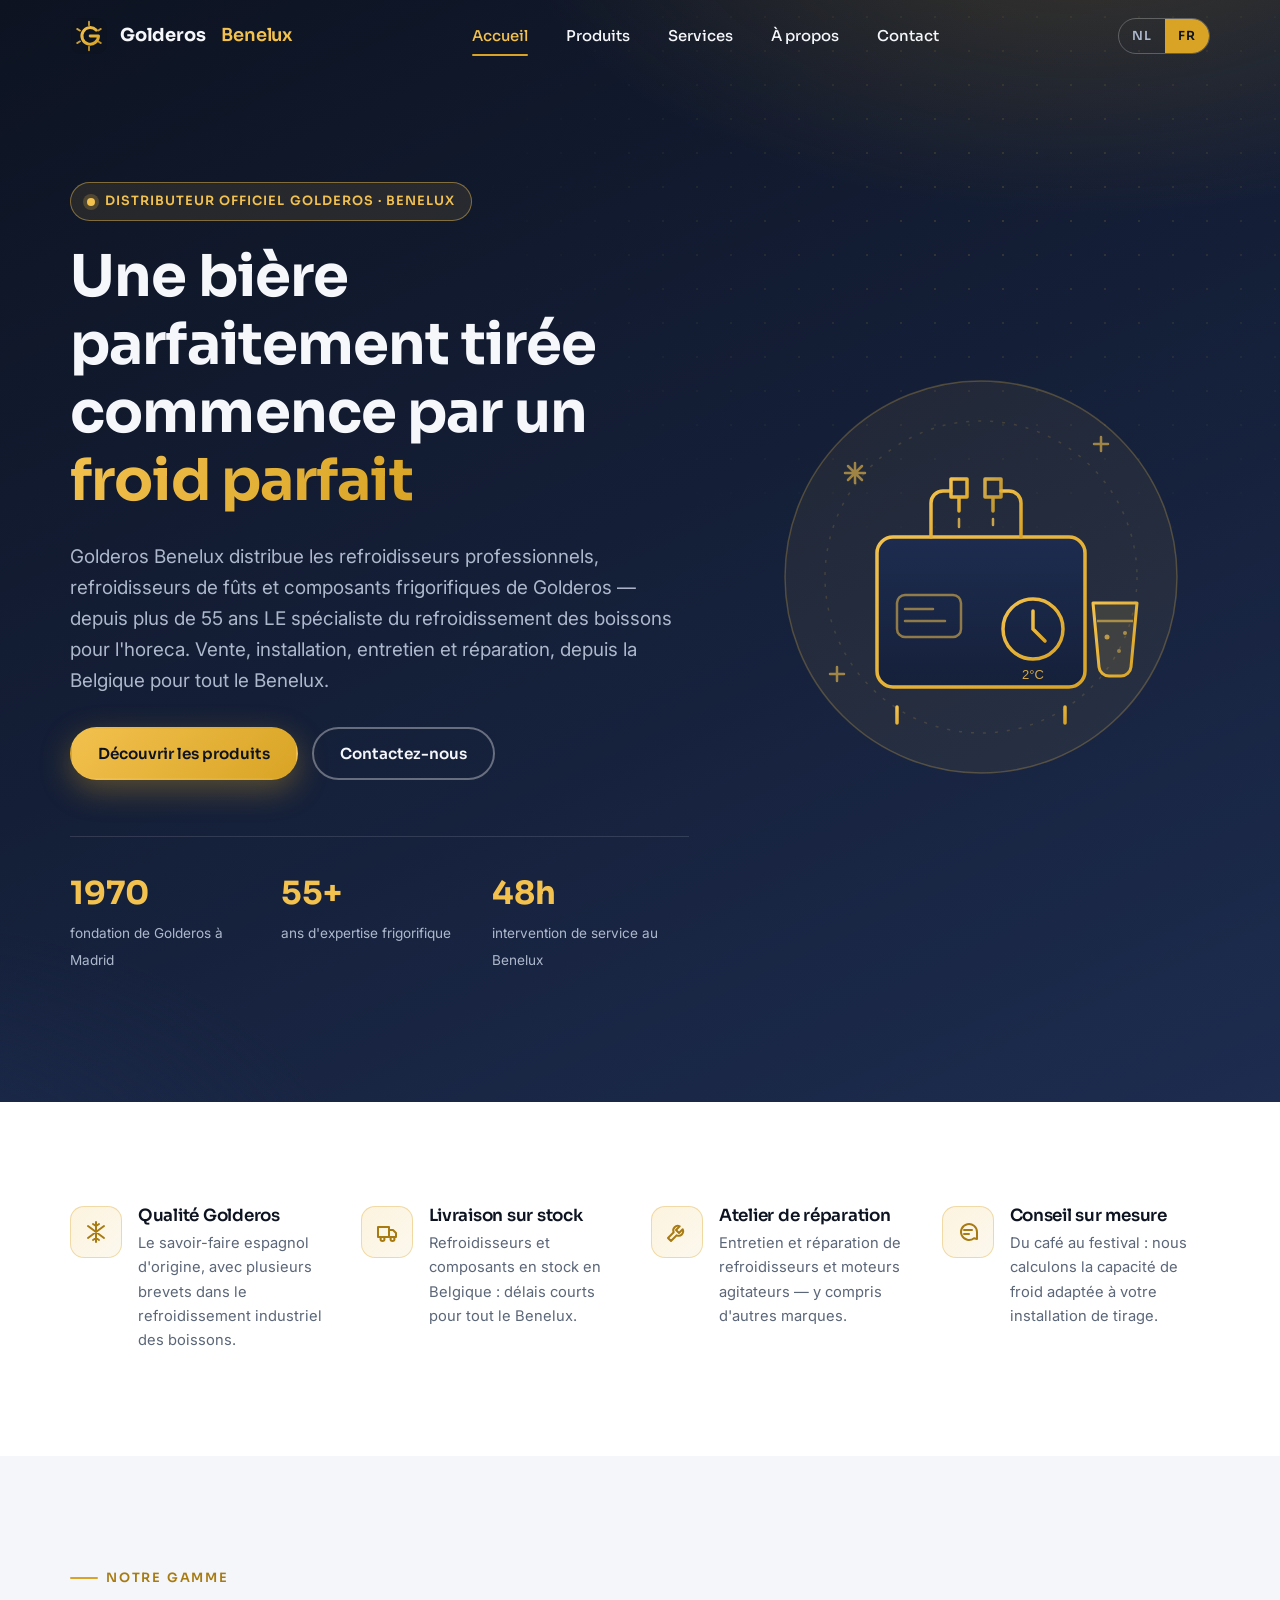
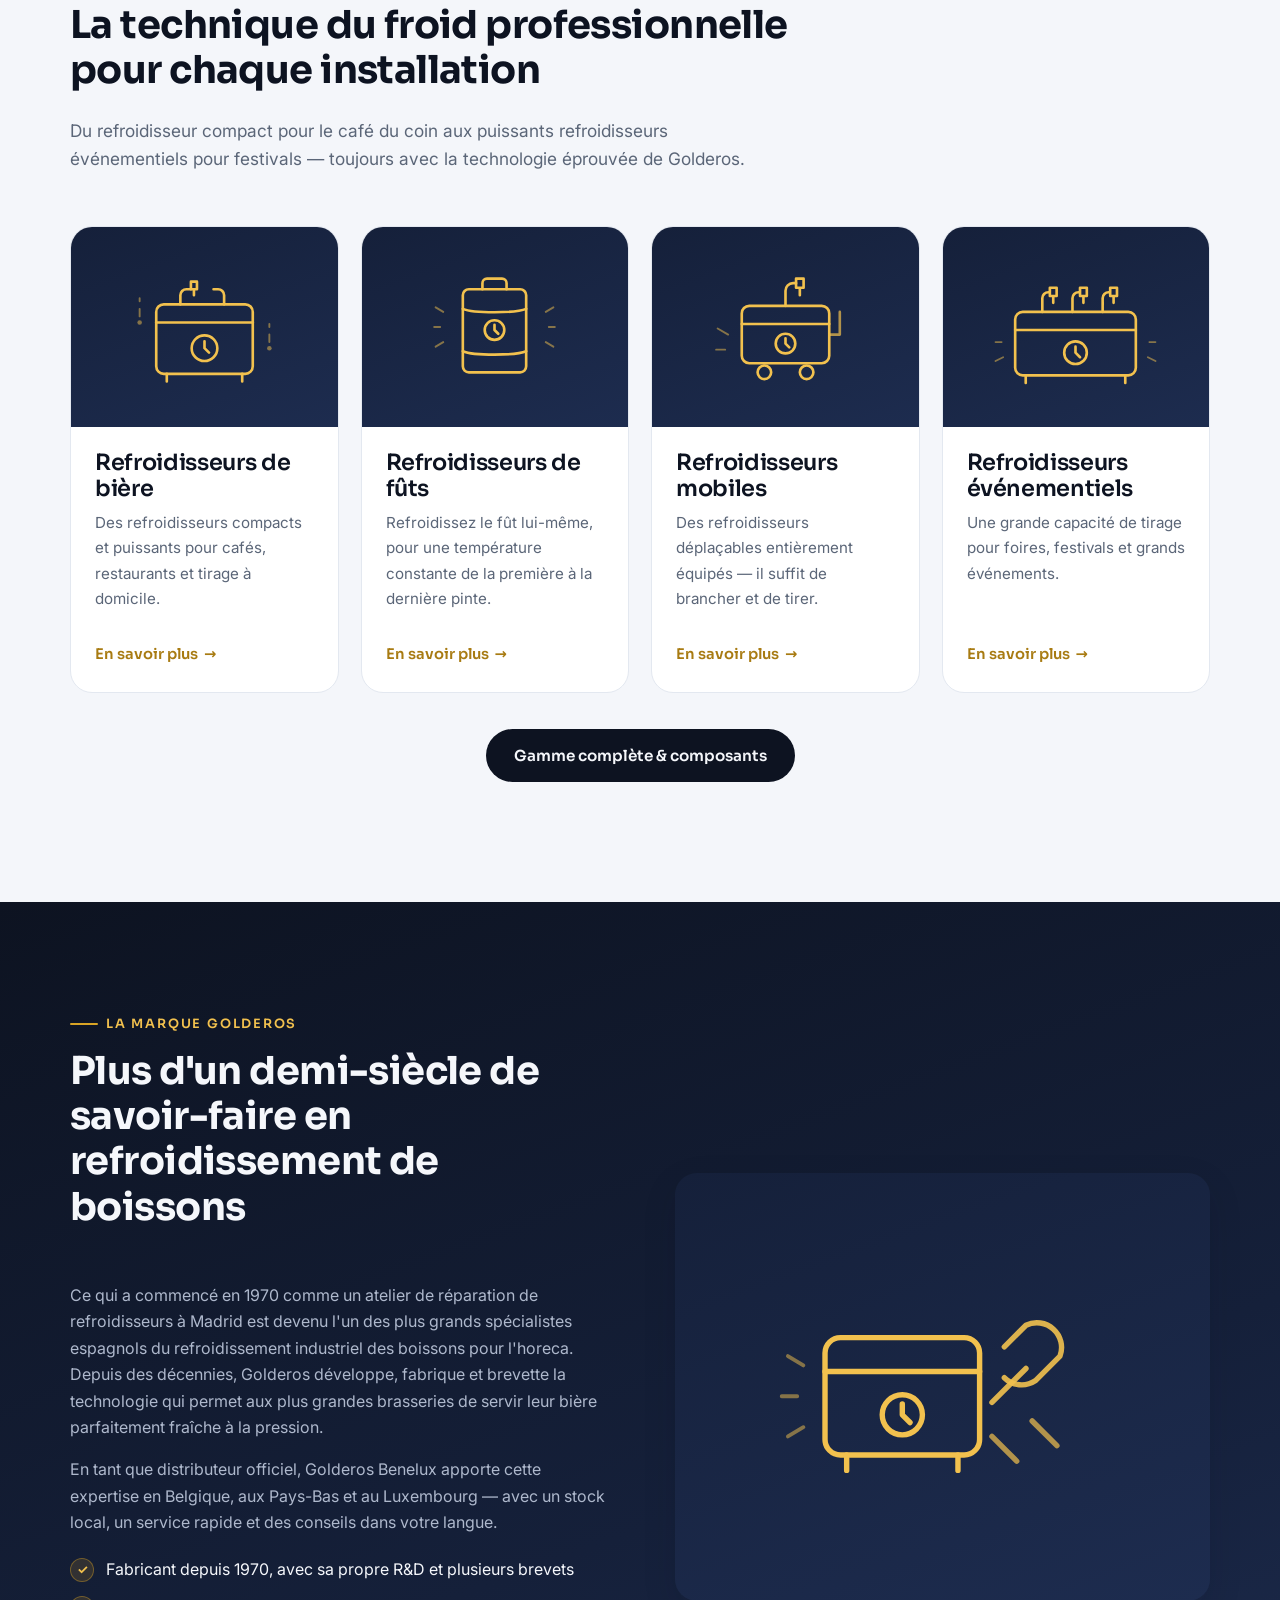
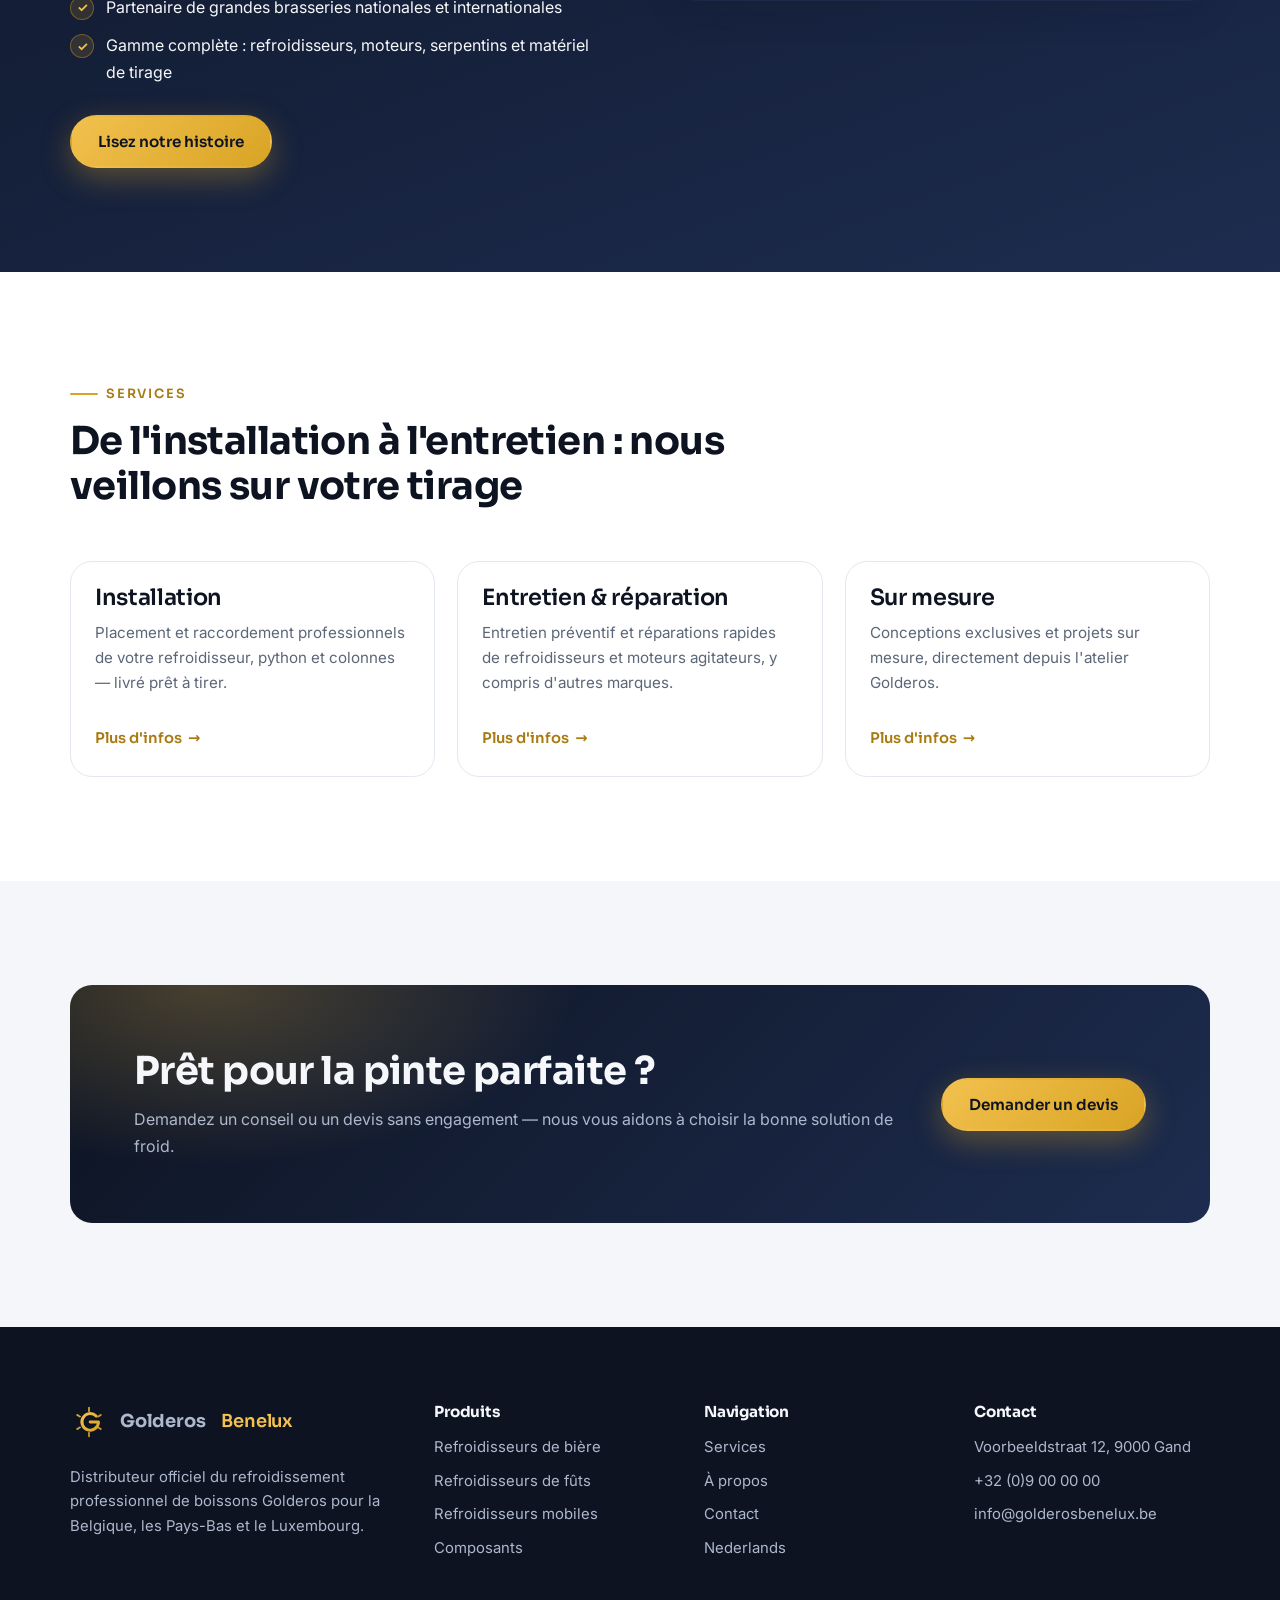
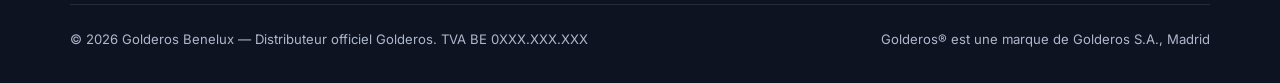
==== fr/index.html @ f65aa763 "Bouw tweetalige (NL/FR) website voor Golderos Benelux Statische marketingsite voor de Belgische Gold" ====
<!DOCTYPE html>
<html lang="fr">
<head>
  <meta charset="UTF-8">
  <meta name="viewport" content="width=device-width, initial-scale=1">
  <title>Golderos Benelux — Refroidissement professionnel de bière pression &amp; technique du froid pour l'horeca</title>
  <meta name="description" content="Golderos Benelux est le distributeur officiel des refroidisseurs de bière, refroidisseurs de fûts, moteurs agitateurs et composants Golderos en Belgique, aux Pays-Bas et au Luxembourg. Vente, installation, entretien et réparation.">
  <meta property="og:title" content="Golderos Benelux — Refroidissement professionnel de bière pression pour l'horeca">
  <meta property="og:description" content="Distributeur officiel Golderos pour le Benelux : refroidisseurs, composants et service.">
  <meta property="og:type" content="website">
  <meta property="og:locale" content="fr_BE">
  <!-- TODO : remplacer le domaine dès que le nom de domaine définitif est connu -->
  <link rel="alternate" hreflang="nl-BE" href="https://www.golderosbenelux.be/nl/index.html">
  <link rel="alternate" hreflang="fr-BE" href="https://www.golderosbenelux.be/fr/index.html">
  <link rel="alternate" hreflang="x-default" href="https://www.golderosbenelux.be/nl/index.html">
  <link rel="icon" type="image/svg+xml" href="../assets/img/logo.svg">
  <link rel="preconnect" href="https://fonts.googleapis.com">
  <link rel="preconnect" href="https://fonts.gstatic.com" crossorigin>
  <link href="https://fonts.googleapis.com/css2?family=Inter:wght@400;500;600&family=Sora:wght@500;600;700&display=swap" rel="stylesheet">
  <link rel="stylesheet" href="../assets/css/style.css">
</head>
<body>
  <a class="skip-link" href="#main">Aller au contenu</a>

  <header class="site-header">
    <div class="container header-inner">
      <a class="brand" href="index.html">
        <img class="brand-mark" src="../assets/img/logo.svg" alt="" width="38" height="38">
        Golderos&nbsp;<span class="brand-sub">Benelux</span>
      </a>
      <nav class="site-nav" id="site-nav" aria-label="Navigation principale">
        <a href="index.html" aria-current="page">Accueil</a>
        <a href="produits.html">Produits</a>
        <a href="services.html">Services</a>
        <a href="a-propos.html">À propos</a>
        <a href="contact.html">Contact</a>
      </nav>
      <div class="header-actions">
        <div class="lang-switch" aria-label="Choix de la langue">
          <a href="../nl/index.html" lang="nl" hreflang="nl">NL</a>
          <a href="index.html" class="is-active" aria-current="true" lang="fr">FR</a>
        </div>
        <button class="nav-toggle" aria-expanded="false" aria-controls="site-nav" aria-label="Ouvrir ou fermer le menu">
          <span></span><span></span><span></span>
        </button>
      </div>
    </div>
  </header>

  <main id="main">

    <!-- Hero -->
    <section class="hero">
      <div class="container hero-inner">
        <div>
          <span class="hero-badge">Distributeur officiel Golderos · Benelux</span>
          <h1>Une bière parfaitement tirée commence par un <span class="accent">froid parfait</span></h1>
          <p class="lede">Golderos Benelux distribue les refroidisseurs professionnels, refroidisseurs de fûts et composants frigorifiques de Golderos — depuis plus de 55 ans LE spécialiste du refroidissement des boissons pour l'horeca. Vente, installation, entretien et réparation, depuis la Belgique pour tout le Benelux.</p>
          <div class="hero-actions">
            <a class="btn btn--gold" href="produits.html">Découvrir les produits</a>
            <a class="btn btn--ghost" href="contact.html">Contactez-nous</a>
          </div>
          <div class="hero-stats">
            <div><strong>1970</strong><span>fondation de Golderos à Madrid</span></div>
            <div><strong>55+</strong><span>ans d'expertise frigorifique</span></div>
            <div><strong>48h</strong><span>intervention de service au Benelux</span></div>
          </div>
        </div>
        <div class="hero-visual">
          <img src="../assets/img/hero-cooler.svg" alt="" width="420" height="420">
        </div>
      </div>
    </section>

    <!-- Atouts -->
    <section class="section">
      <div class="container">
        <div class="grid grid--4">
          <div class="usp reveal">
            <span class="usp-icon" aria-hidden="true">
              <svg width="24" height="24" viewBox="0 0 24 24" fill="none" stroke="currentColor" stroke-width="2" stroke-linecap="round"><path d="M12 2v20M4 6l16 12M20 6L4 18M12 6l-3-2M12 6l3-2M12 18l-3 2M12 18l3 2"/></svg>
            </span>
            <div>
              <h3>Qualité Golderos</h3>
              <p>Le savoir-faire espagnol d'origine, avec plusieurs brevets dans le refroidissement industriel des boissons.</p>
            </div>
          </div>
          <div class="usp reveal">
            <span class="usp-icon" aria-hidden="true">
              <svg width="24" height="24" viewBox="0 0 24 24" fill="none" stroke="currentColor" stroke-width="2" stroke-linecap="round" stroke-linejoin="round"><path d="M3 7h11v10H3zM14 10h4l3 3v4h-7zM7.5 17a2 2 0 1 0 0 4 2 2 0 0 0 0-4zM17.5 17a2 2 0 1 0 0 4 2 2 0 0 0 0-4z"/></svg>
            </span>
            <div>
              <h3>Livraison sur stock</h3>
              <p>Refroidisseurs et composants en stock en Belgique : délais courts pour tout le Benelux.</p>
            </div>
          </div>
          <div class="usp reveal">
            <span class="usp-icon" aria-hidden="true">
              <svg width="24" height="24" viewBox="0 0 24 24" fill="none" stroke="currentColor" stroke-width="2" stroke-linecap="round" stroke-linejoin="round"><path d="M14.7 6.3a4.5 4.5 0 0 0-6 6L3 18l3 3 5.7-5.7a4.5 4.5 0 0 0 6-6L14 13l-3-3z"/></svg>
            </span>
            <div>
              <h3>Atelier de réparation</h3>
              <p>Entretien et réparation de refroidisseurs et moteurs agitateurs — y compris d'autres marques.</p>
            </div>
          </div>
          <div class="usp reveal">
            <span class="usp-icon" aria-hidden="true">
              <svg width="24" height="24" viewBox="0 0 24 24" fill="none" stroke="currentColor" stroke-width="2" stroke-linecap="round" stroke-linejoin="round"><path d="M21 12a8 8 0 1 0-3 6.2L21 19z"/><path d="M8 10h8M8 14h5"/></svg>
            </span>
            <div>
              <h3>Conseil sur mesure</h3>
              <p>Du café au festival : nous calculons la capacité de froid adaptée à votre installation de tirage.</p>
            </div>
          </div>
        </div>
      </div>
    </section>

    <!-- Catégories de produits -->
    <section class="section section--mist">
      <div class="container">
        <div class="section-head reveal">
          <span class="kicker">Notre gamme</span>
          <h2>La technique du froid professionnelle pour chaque installation</h2>
          <p class="lede">Du refroidisseur compact pour le café du coin aux puissants refroidisseurs événementiels pour festivals — toujours avec la technologie éprouvée de Golderos.</p>
        </div>
        <div class="grid grid--4">
          <article class="card reveal">
            <div class="card-media">
              <img src="../assets/img/products/beer-cooler.jpg" data-placeholder="../assets/img/products/placeholder-beer-cooler.svg" onerror="this.onerror=null;this.src=this.dataset.placeholder;this.classList.add('is-placeholder')" alt="Refroidisseur de bière Golderos" loading="lazy" width="800" height="600">
            </div>
            <div class="card-body">
              <h3>Refroidisseurs de bière</h3>
              <p>Des refroidisseurs compacts et puissants pour cafés, restaurants et tirage à domicile.</p>
              <a class="card-link" href="produits.html#refroidisseurs-biere">En savoir plus</a>
            </div>
          </article>
          <article class="card reveal">
            <div class="card-media">
              <img src="../assets/img/products/keg-cooler.jpg" data-placeholder="../assets/img/products/placeholder-keg-cooler.svg" onerror="this.onerror=null;this.src=this.dataset.placeholder;this.classList.add('is-placeholder')" alt="Refroidisseur de fûts Golderos" loading="lazy" width="800" height="600">
            </div>
            <div class="card-body">
              <h3>Refroidisseurs de fûts</h3>
              <p>Refroidissez le fût lui-même, pour une température constante de la première à la dernière pinte.</p>
              <a class="card-link" href="produits.html#refroidisseurs-futs">En savoir plus</a>
            </div>
          </article>
          <article class="card reveal">
            <div class="card-media">
              <img src="../assets/img/products/mobile-cooler.jpg" data-placeholder="../assets/img/products/placeholder-mobile-cooler.svg" onerror="this.onerror=null;this.src=this.dataset.placeholder;this.classList.add('is-placeholder')" alt="Refroidisseur mobile Golderos" loading="lazy" width="800" height="600">
            </div>
            <div class="card-body">
              <h3>Refroidisseurs mobiles</h3>
              <p>Des refroidisseurs déplaçables entièrement équipés — il suffit de brancher et de tirer.</p>
              <a class="card-link" href="produits.html#refroidisseurs-mobiles">En savoir plus</a>
            </div>
          </article>
          <article class="card reveal">
            <div class="card-media">
              <img src="../assets/img/products/event-cooler.jpg" data-placeholder="../assets/img/products/placeholder-event-cooler.svg" onerror="this.onerror=null;this.src=this.dataset.placeholder;this.classList.add('is-placeholder')" alt="Refroidisseur événementiel Golderos" loading="lazy" width="800" height="600">
            </div>
            <div class="card-body">
              <h3>Refroidisseurs événementiels</h3>
              <p>Une grande capacité de tirage pour foires, festivals et grands événements.</p>
              <a class="card-link" href="produits.html#refroidisseurs-evenements">En savoir plus</a>
            </div>
          </article>
        </div>
        <p class="center" style="margin-top:36px">
          <a class="btn btn--ink" href="produits.html">Gamme complète &amp; composants</a>
        </p>
      </div>
    </section>

    <!-- À propos de Golderos -->
    <section class="section section--dark">
      <div class="container split">
        <div class="reveal">
          <div class="section-head">
            <span class="kicker">La marque Golderos</span>
            <h2>Plus d'un demi-siècle de savoir-faire en refroidissement de boissons</h2>
          </div>
          <p>Ce qui a commencé en 1970 comme un atelier de réparation de refroidisseurs à Madrid est devenu l'un des plus grands spécialistes espagnols du refroidissement industriel des boissons pour l'horeca. Depuis des décennies, Golderos développe, fabrique et brevette la technologie qui permet aux plus grandes brasseries de servir leur bière parfaitement fraîche à la pression.</p>
          <p>En tant que distributeur officiel, Golderos Benelux apporte cette expertise en Belgique, aux Pays-Bas et au Luxembourg — avec un stock local, un service rapide et des conseils dans votre langue.</p>
          <ul class="checklist">
            <li>Fabricant depuis 1970, avec sa propre R&amp;D et plusieurs brevets</li>
            <li>Partenaire de grandes brasseries nationales et internationales</li>
            <li>Gamme complète : refroidisseurs, moteurs, serpentins et matériel de tirage</li>
          </ul>
          <div class="hero-actions">
            <a class="btn btn--gold" href="a-propos.html">Lisez notre histoire</a>
          </div>
        </div>
        <div class="split-media reveal">
          <img src="../assets/img/products/workshop.jpg" data-placeholder="../assets/img/products/placeholder-service.svg" onerror="this.onerror=null;this.src=this.dataset.placeholder;this.classList.add('is-placeholder')" alt="Atelier de technique du froid Golderos" loading="lazy" width="1000" height="800">
        </div>
      </div>
    </section>

    <!-- Services -->
    <section class="section">
      <div class="container">
        <div class="section-head reveal">
          <span class="kicker">Services</span>
          <h2>De l'installation à l'entretien : nous veillons sur votre tirage</h2>
        </div>
        <div class="grid grid--3">
          <article class="card reveal">
            <div class="card-body">
              <h3>Installation</h3>
              <p>Placement et raccordement professionnels de votre refroidisseur, python et colonnes — livré prêt à tirer.</p>
              <a class="card-link" href="services.html#installation">Plus d'infos</a>
            </div>
          </article>
          <article class="card reveal">
            <div class="card-body">
              <h3>Entretien &amp; réparation</h3>
              <p>Entretien préventif et réparations rapides de refroidisseurs et moteurs agitateurs, y compris d'autres marques.</p>
              <a class="card-link" href="services.html#entretien">Plus d'infos</a>
            </div>
          </article>
          <article class="card reveal">
            <div class="card-body">
              <h3>Sur mesure</h3>
              <p>Conceptions exclusives et projets sur mesure, directement depuis l'atelier Golderos.</p>
              <a class="card-link" href="services.html#sur-mesure">Plus d'infos</a>
            </div>
          </article>
        </div>
      </div>
    </section>

    <!-- CTA -->
    <section class="section section--mist">
      <div class="container">
        <div class="cta-band reveal">
          <div>
            <h2>Prêt pour la pinte parfaite ?</h2>
            <p>Demandez un conseil ou un devis sans engagement — nous vous aidons à choisir la bonne solution de froid.</p>
          </div>
          <a class="btn btn--gold" href="contact.html">Demander un devis</a>
        </div>
      </div>
    </section>
  </main>

  <footer class="site-footer">
    <div class="container">
      <div class="footer-grid">
        <div class="footer-brand">
          <a class="brand" href="index.html">
            <img class="brand-mark" src="../assets/img/logo.svg" alt="" width="38" height="38">
            Golderos&nbsp;<span class="brand-sub">Benelux</span>
          </a>
          <p style="margin-top:16px">Distributeur officiel du refroidissement professionnel de boissons Golderos pour la Belgique, les Pays-Bas et le Luxembourg.</p>
        </div>
        <div>
          <h4>Produits</h4>
          <ul>
            <li><a href="produits.html#refroidisseurs-biere">Refroidisseurs de bière</a></li>
            <li><a href="produits.html#refroidisseurs-futs">Refroidisseurs de fûts</a></li>
            <li><a href="produits.html#refroidisseurs-mobiles">Refroidisseurs mobiles</a></li>
            <li><a href="produits.html#composants">Composants</a></li>
          </ul>
        </div>
        <div>
          <h4>Navigation</h4>
          <ul>
            <li><a href="services.html">Services</a></li>
            <li><a href="a-propos.html">À propos</a></li>
            <li><a href="contact.html">Contact</a></li>
            <li><a href="../nl/index.html" lang="nl" hreflang="nl">Nederlands</a></li>
          </ul>
        </div>
        <div>
          <h4>Contact</h4>
          <ul>
            <!-- TODO : compléter les coordonnées définitives -->
            <li>Voorbeeldstraat 12, 9000 Gand</li>
            <li><a href="tel:+3290000000">+32 (0)9 00 00 00</a></li>
            <li><a href="mailto:info@golderosbenelux.be">info@golderosbenelux.be</a></li>
          </ul>
        </div>
      </div>
      <div class="footer-bottom">
        <span>© <span data-year>2026</span> Golderos Benelux — Distributeur officiel Golderos. TVA BE 0XXX.XXX.XXX <!-- TODO --></span>
        <span>Golderos® est une marque de Golderos S.A., Madrid</span>
      </div>
    </div>
  </footer>

  <script src="../assets/js/main.js" defer></script>
</body>
</html>
---- assets/css/style.css ----
/* ==========================================================================
   Golderos Benelux — designsysteem
   Mobile-first, geen build-stap.
   ========================================================================== */

:root {
  /* Kleuren */
  --ink: #0d1321;
  --ink-2: #15203a;
  --ink-3: #1d2c4f;
  --gold: #d9a425;
  --gold-2: #f2c14e;
  --gold-dark: #a87b12;
  --paper: #ffffff;
  --mist: #f4f6fa;
  --line: #e3e8f0;
  --text: #2a3344;
  --text-soft: #5b6678;
  --text-inverse: #f5f7fb;
  --text-inverse-soft: #aeb8cc;

  /* Typografie */
  --font-display: "Sora", system-ui, sans-serif;
  --font-body: "Inter", system-ui, sans-serif;

  /* Maten */
  --radius: 14px;
  --radius-lg: 22px;
  --container: 1180px;
  --header-h: 72px;
  --shadow-sm: 0 2px 10px rgba(13, 19, 33, 0.07);
  --shadow-md: 0 12px 34px rgba(13, 19, 33, 0.12);
  --shadow-gold: 0 10px 30px rgba(217, 164, 37, 0.35);
}

*,
*::before,
*::after {
  box-sizing: border-box;
}

html {
  scroll-behavior: smooth;
  scroll-padding-top: calc(var(--header-h) + 16px);
}

body {
  margin: 0;
  font-family: var(--font-body);
  font-size: 1rem;
  line-height: 1.65;
  color: var(--text);
  background: var(--paper);
  -webkit-font-smoothing: antialiased;
  overflow-x: hidden;
}

img,
svg {
  max-width: 100%;
  display: block;
}

h1,
h2,
h3,
h4 {
  font-family: var(--font-display);
  color: var(--ink);
  line-height: 1.18;
  margin: 0 0 0.6em;
  letter-spacing: -0.015em;
}

h1 { font-size: clamp(2.1rem, 6.2vw, 3.6rem); font-weight: 700; }
h2 { font-size: clamp(1.6rem, 4vw, 2.4rem); font-weight: 700; }
h3 { font-size: clamp(1.15rem, 2.6vw, 1.4rem); font-weight: 600; }

p { margin: 0 0 1em; }

a {
  color: var(--gold-dark);
  text-decoration: none;
}

a:hover { text-decoration: underline; }

.container {
  width: 100%;
  max-width: var(--container);
  margin-inline: auto;
  padding-inline: 20px;
}

.section {
  padding-block: clamp(56px, 9vw, 104px);
}

.section--mist { background: var(--mist); }
.section--dark {
  background: linear-gradient(160deg, var(--ink) 0%, var(--ink-2) 60%, var(--ink-3) 100%);
  color: var(--text-inverse);
}
.section--dark h2,
.section--dark h3 { color: var(--text-inverse); }
.section--dark p { color: var(--text-inverse-soft); }

.section-head {
  max-width: 720px;
  margin-bottom: clamp(28px, 5vw, 52px);
}

.section-head .kicker {
  display: inline-flex;
  align-items: center;
  gap: 8px;
  font-family: var(--font-display);
  font-size: 0.8rem;
  font-weight: 600;
  text-transform: uppercase;
  letter-spacing: 0.14em;
  color: var(--gold-dark);
  margin-bottom: 14px;
}

.section--dark .kicker { color: var(--gold-2); }

.section-head .kicker::before {
  content: "";
  width: 28px;
  height: 2px;
  background: var(--gold);
  border-radius: 2px;
}

.lede {
  font-size: 1.08rem;
  color: var(--text-soft);
}

/* --------------------------------------------------------------------------
   Knoppen
   -------------------------------------------------------------------------- */

.btn {
  display: inline-flex;
  align-items: center;
  justify-content: center;
  gap: 10px;
  min-height: 50px;
  padding: 12px 26px;
  border-radius: 999px;
  font-family: var(--font-display);
  font-size: 0.95rem;
  font-weight: 600;
  text-decoration: none;
  border: 2px solid transparent;
  cursor: pointer;
  transition: transform 0.18s ease, box-shadow 0.18s ease, background 0.18s ease,
    color 0.18s ease, border-color 0.18s ease;
}

.btn:hover { text-decoration: none; transform: translateY(-2px); }

.btn--gold {
  background: linear-gradient(135deg, var(--gold-2), var(--gold));
  color: var(--ink);
  box-shadow: var(--shadow-gold);
}

.btn--gold:hover { box-shadow: 0 16px 38px rgba(217, 164, 37, 0.45); }

.btn--ghost {
  border-color: rgba(255, 255, 255, 0.35);
  color: var(--text-inverse);
}

.btn--ghost:hover { border-color: var(--gold-2); color: var(--gold-2); }

.btn--ink {
  background: var(--ink);
  color: var(--text-inverse);
}

.btn--ink:hover { background: var(--ink-3); }

/* --------------------------------------------------------------------------
   Header & navigatie
   -------------------------------------------------------------------------- */

.site-header {
  position: fixed;
  inset: 0 0 auto 0;
  z-index: 60;
  height: var(--header-h);
  display: flex;
  align-items: center;
  transition: background 0.25s ease, box-shadow 0.25s ease;
}

.site-header.is-solid,
.site-header.is-open {
  background: rgba(13, 19, 33, 0.92);
  backdrop-filter: blur(12px);
  -webkit-backdrop-filter: blur(12px);
  box-shadow: 0 6px 24px rgba(0, 0, 0, 0.25);
}

.header-inner {
  display: flex;
  align-items: center;
  justify-content: space-between;
  gap: 16px;
}

.brand {
  display: inline-flex;
  align-items: center;
  gap: 12px;
  font-family: var(--font-display);
  font-weight: 700;
  font-size: 1.12rem;
  color: var(--text-inverse);
  letter-spacing: -0.01em;
  white-space: nowrap;
}

.brand:hover { text-decoration: none; }

.brand .brand-mark { width: 38px; height: 38px; flex: none; }

.brand .brand-sub {
  color: var(--gold-2);
  font-weight: 600;
}

.site-nav {
  display: none;
}

.site-nav a {
  font-family: var(--font-display);
  font-size: 0.93rem;
  font-weight: 500;
  color: var(--text-inverse);
  padding: 10px 4px;
  position: relative;
}

.site-nav a:hover { text-decoration: none; color: var(--gold-2); }

.site-nav a::after {
  content: "";
  position: absolute;
  left: 4px;
  right: 4px;
  bottom: 2px;
  height: 2px;
  border-radius: 2px;
  background: var(--gold);
  transform: scaleX(0);
  transform-origin: left;
  transition: transform 0.2s ease;
}

.site-nav a:hover::after,
.site-nav a[aria-current="page"]::after { transform: scaleX(1); }

.site-nav a[aria-current="page"] { color: var(--gold-2); }

.header-actions {
  display: flex;
  align-items: center;
  gap: 12px;
}

.lang-switch {
  display: inline-flex;
  border: 1px solid rgba(255, 255, 255, 0.25);
  border-radius: 999px;
  overflow: hidden;
}

.lang-switch a {
  font-family: var(--font-display);
  font-size: 0.78rem;
  font-weight: 600;
  letter-spacing: 0.06em;
  color: var(--text-inverse-soft);
  padding: 7px 13px;
  min-width: 44px;
  text-align: center;
}

.lang-switch a:hover { text-decoration: none; color: var(--gold-2); }

.lang-switch a.is-active {
  background: var(--gold);
  color: var(--ink);
}

.nav-toggle {
  appearance: none;
  background: none;
  border: 0;
  width: 46px;
  height: 46px;
  display: inline-flex;
  flex-direction: column;
  align-items: center;
  justify-content: center;
  gap: 6px;
  cursor: pointer;
  padding: 0;
}

.nav-toggle span {
  width: 24px;
  height: 2px;
  border-radius: 2px;
  background: var(--text-inverse);
  transition: transform 0.25s ease, opacity 0.25s ease;
}

.is-open .nav-toggle span:nth-child(1) { transform: translateY(8px) rotate(45deg); }
.is-open .nav-toggle span:nth-child(2) { opacity: 0; }
.is-open .nav-toggle span:nth-child(3) { transform: translateY(-8px) rotate(-45deg); }

/* Mobiel uitklapmenu */
.site-nav.is-open {
  display: flex;
  flex-direction: column;
  position: fixed;
  top: var(--header-h);
  left: 0;
  right: 0;
  background: var(--ink);
  padding: 18px 20px 28px;
  gap: 4px;
  box-shadow: 0 24px 40px rgba(0, 0, 0, 0.35);
  max-height: calc(100vh - var(--header-h));
  overflow-y: auto;
}

.site-nav.is-open a {
  padding: 13px 8px;
  font-size: 1.05rem;
  border-bottom: 1px solid rgba(255, 255, 255, 0.08);
}

@media (min-width: 880px) {
  .site-nav {
    display: flex;
    gap: clamp(14px, 2.4vw, 30px);
  }
  .nav-toggle { display: none; }
}

/* Compacte header op smalle schermen zodat alles binnen 360px past */
@media (max-width: 560px) {
  .header-inner { gap: 8px; padding-inline: 14px; }
  .brand { font-size: 0.95rem; gap: 8px; }
  .brand .brand-mark { width: 30px; height: 30px; }
  .header-actions { gap: 6px; }
  .lang-switch a { min-width: 36px; padding: 6px 9px; font-size: 0.72rem; }
  .nav-toggle { width: 40px; }
}

/* --------------------------------------------------------------------------
   Hero
   -------------------------------------------------------------------------- */

.hero {
  position: relative;
  background:
    radial-gradient(900px 500px at 85% -10%, rgba(217, 164, 37, 0.22), transparent 65%),
    radial-gradient(700px 420px at -10% 110%, rgba(29, 44, 79, 0.9), transparent 70%),
    linear-gradient(155deg, var(--ink) 0%, var(--ink-2) 55%, var(--ink-3) 100%);
  color: var(--text-inverse);
  padding-top: calc(var(--header-h) + clamp(48px, 10vw, 110px));
  padding-bottom: clamp(64px, 11vw, 130px);
  overflow: hidden;
}

.hero::after {
  content: "";
  position: absolute;
  inset: 0;
  background-image: radial-gradient(rgba(242, 193, 78, 0.16) 1.5px, transparent 1.5px);
  background-size: 34px 34px;
  mask-image: radial-gradient(720px 480px at 78% 20%, black, transparent 75%);
  -webkit-mask-image: radial-gradient(720px 480px at 78% 20%, black, transparent 75%);
  pointer-events: none;
}

.hero-inner {
  position: relative;
  z-index: 1;
  display: grid;
  gap: clamp(36px, 6vw, 64px);
  align-items: center;
}

.hero h1 { color: var(--text-inverse); margin-bottom: 0.45em; }

.hero h1 .accent {
  background: linear-gradient(120deg, var(--gold-2), var(--gold));
  -webkit-background-clip: text;
  background-clip: text;
  color: transparent;
}

.hero .lede {
  color: var(--text-inverse-soft);
  font-size: clamp(1.02rem, 2.2vw, 1.18rem);
  max-width: 56ch;
}

.hero-badge {
  display: inline-flex;
  align-items: center;
  gap: 10px;
  border: 1px solid rgba(242, 193, 78, 0.45);
  background: rgba(242, 193, 78, 0.1);
  color: var(--gold-2);
  font-family: var(--font-display);
  font-size: 0.8rem;
  font-weight: 600;
  letter-spacing: 0.08em;
  text-transform: uppercase;
  border-radius: 999px;
  padding: 8px 16px;
  margin-bottom: 22px;
}

.hero-badge::before {
  content: "";
  width: 8px;
  height: 8px;
  border-radius: 50%;
  background: var(--gold-2);
  box-shadow: 0 0 0 4px rgba(242, 193, 78, 0.2);
}

.hero-actions {
  display: flex;
  flex-wrap: wrap;
  gap: 14px;
  margin-top: 30px;
}

.hero-stats {
  display: grid;
  grid-template-columns: repeat(3, 1fr);
  gap: 14px;
  margin-top: clamp(36px, 6vw, 56px);
  padding-top: 30px;
  border-top: 1px solid rgba(255, 255, 255, 0.12);
  max-width: 640px;
}

.hero-stats strong {
  display: block;
  font-family: var(--font-display);
  font-size: clamp(1.4rem, 3.4vw, 2rem);
  color: var(--gold-2);
}

.hero-stats span {
  font-size: 0.85rem;
  color: var(--text-inverse-soft);
}

.hero-visual {
  display: none;
  justify-self: center;
}

.hero-visual svg { width: min(380px, 100%); height: auto; filter: drop-shadow(0 24px 50px rgba(0, 0, 0, 0.45)); }

@media (min-width: 980px) {
  .hero-inner { grid-template-columns: 1.15fr 0.85fr; }
  .hero-visual { display: block; }
}

/* Subhero voor binnenpagina's */
.page-hero {
  background:
    radial-gradient(700px 360px at 90% 0%, rgba(217, 164, 37, 0.18), transparent 65%),
    linear-gradient(155deg, var(--ink) 0%, var(--ink-2) 70%, var(--ink-3) 100%);
  color: var(--text-inverse);
  padding-top: calc(var(--header-h) + clamp(44px, 8vw, 84px));
  padding-bottom: clamp(44px, 7vw, 76px);
}

.page-hero h1 { color: var(--text-inverse); font-size: clamp(1.9rem, 5vw, 2.9rem); }
.page-hero .lede { color: var(--text-inverse-soft); max-width: 62ch; }

.breadcrumb {
  font-size: 0.85rem;
  color: var(--text-inverse-soft);
  margin-bottom: 16px;
}

.breadcrumb a { color: var(--gold-2); }

/* --------------------------------------------------------------------------
   Kaarten & grids
   -------------------------------------------------------------------------- */

.grid {
  display: grid;
  gap: 22px;
}

@media (min-width: 640px) { .grid--2 { grid-template-columns: repeat(2, 1fr); } }
@media (min-width: 980px) {
  .grid--3 { grid-template-columns: repeat(3, 1fr); }
  .grid--4 { grid-template-columns: repeat(4, 1fr); }
}
@media (min-width: 640px) and (max-width: 979px) {
  .grid--3, .grid--4 { grid-template-columns: repeat(2, 1fr); }
}

.card {
  background: var(--paper);
  border: 1px solid var(--line);
  border-radius: var(--radius-lg);
  overflow: hidden;
  display: flex;
  flex-direction: column;
  transition: transform 0.22s ease, box-shadow 0.22s ease, border-color 0.22s ease;
}

.card:hover {
  transform: translateY(-6px);
  box-shadow: var(--shadow-md);
  border-color: rgba(217, 164, 37, 0.5);
}

.card-media {
  aspect-ratio: 4 / 3;
  background: linear-gradient(160deg, var(--ink-2), var(--ink-3));
  display: flex;
  align-items: center;
  justify-content: center;
  overflow: hidden;
}

.card-media img {
  width: 100%;
  height: 100%;
  object-fit: cover;
  transition: transform 0.4s ease;
}

.card:hover .card-media img { transform: scale(1.05); }

.card-media img.is-placeholder {
  object-fit: contain;
  padding: 12%;
}

.card-body {
  padding: 22px 24px 26px;
  display: flex;
  flex-direction: column;
  flex: 1;
}

.card-body h3 { margin-bottom: 0.4em; }

.card-body p {
  color: var(--text-soft);
  font-size: 0.95rem;
  flex: 1;
}

.card-tags {
  display: flex;
  flex-wrap: wrap;
  gap: 8px;
  margin-top: 14px;
  padding: 0;
  list-style: none;
}

.card-tags li {
  font-size: 0.74rem;
  font-weight: 600;
  font-family: var(--font-display);
  letter-spacing: 0.04em;
  color: var(--gold-dark);
  background: rgba(217, 164, 37, 0.1);
  border: 1px solid rgba(217, 164, 37, 0.3);
  border-radius: 999px;
  padding: 4px 12px;
}

.card-link {
  font-family: var(--font-display);
  font-weight: 600;
  font-size: 0.92rem;
  margin-top: 16px;
  color: var(--gold-dark);
  display: inline-flex;
  align-items: center;
  gap: 6px;
}

.card-link::after { content: "→"; transition: transform 0.2s ease; }
.card:hover .card-link::after { transform: translateX(4px); }

/* USP-strook */
.usp {
  display: flex;
  gap: 16px;
  align-items: flex-start;
}

.usp-icon {
  flex: none;
  width: 52px;
  height: 52px;
  border-radius: 14px;
  display: grid;
  place-items: center;
  background: linear-gradient(135deg, rgba(242, 193, 78, 0.18), rgba(217, 164, 37, 0.08));
  border: 1px solid rgba(217, 164, 37, 0.35);
  color: var(--gold-dark);
}

.section--dark .usp-icon { color: var(--gold-2); }

.usp h3 { font-size: 1.05rem; margin-bottom: 0.3em; }
.usp p { font-size: 0.92rem; color: var(--text-soft); margin: 0; }
.section--dark .usp p { color: var(--text-inverse-soft); }

/* Split-secties (tekst + visual) */
.split {
  display: grid;
  gap: clamp(30px, 6vw, 70px);
  align-items: center;
}

@media (min-width: 920px) {
  .split { grid-template-columns: 1fr 1fr; }
  .split--rev > :first-child { order: 2; }
}

.split-media {
  border-radius: var(--radius-lg);
  overflow: hidden;
  box-shadow: var(--shadow-md);
  aspect-ratio: 5 / 4;
  background: linear-gradient(160deg, var(--ink-2), var(--ink-3));
  display: flex;
  align-items: center;
  justify-content: center;
}

.split-media img { width: 100%; height: 100%; object-fit: cover; }
.split-media img.is-placeholder { object-fit: contain; padding: 14%; }

/* Checklijst */
.checklist {
  list-style: none;
  padding: 0;
  margin: 20px 0 0;
  display: grid;
  gap: 12px;
}

.checklist li {
  display: flex;
  gap: 12px;
  align-items: flex-start;
}

.checklist li::before {
  content: "✓";
  flex: none;
  width: 24px;
  height: 24px;
  border-radius: 50%;
  display: grid;
  place-items: center;
  font-size: 0.8rem;
  font-weight: 700;
  background: rgba(217, 164, 37, 0.15);
  color: var(--gold-dark);
  border: 1px solid rgba(217, 164, 37, 0.4);
  margin-top: 2px;
}

.section--dark .checklist li::before { color: var(--gold-2); }

/* Tijdlijn (over ons) */
.timeline {
  list-style: none;
  margin: 0;
  padding: 0;
  position: relative;
  display: grid;
  gap: 34px;
}

.timeline::before {
  content: "";
  position: absolute;
  left: 11px;
  top: 8px;
  bottom: 8px;
  width: 2px;
  background: linear-gradient(var(--gold), rgba(217, 164, 37, 0.15));
}

.timeline li {
  position: relative;
  padding-left: 46px;
}

.timeline li::before {
  content: "";
  position: absolute;
  left: 3px;
  top: 6px;
  width: 18px;
  height: 18px;
  border-radius: 50%;
  background: var(--ink);
  border: 3px solid var(--gold);
}

.timeline .year {
  font-family: var(--font-display);
  font-weight: 700;
  color: var(--gold-dark);
  font-size: 1.05rem;
  display: block;
  margin-bottom: 4px;
}

.section--dark .timeline .year { color: var(--gold-2); }
.section--dark .timeline li::before { background: var(--ink-2); }

/* CTA-band */
.cta-band {
  background:
    radial-gradient(620px 300px at 12% 0%, rgba(242, 193, 78, 0.25), transparent 60%),
    linear-gradient(135deg, var(--ink) 0%, var(--ink-3) 100%);
  border-radius: var(--radius-lg);
  color: var(--text-inverse);
  padding: clamp(34px, 6vw, 64px);
  display: grid;
  gap: 24px;
  align-items: center;
  text-align: left;
}

.cta-band h2 { color: var(--text-inverse); margin-bottom: 0.3em; }
.cta-band p { color: var(--text-inverse-soft); margin: 0; }

@media (min-width: 880px) {
  .cta-band { grid-template-columns: 1fr auto; }
}

/* --------------------------------------------------------------------------
   Contact
   -------------------------------------------------------------------------- */

.contact-layout {
  display: grid;
  gap: 34px;
}

@media (min-width: 920px) {
  .contact-layout { grid-template-columns: 1fr 1.2fr; align-items: start; }
}

.contact-info {
  display: grid;
  gap: 18px;
}

.contact-item {
  display: flex;
  gap: 14px;
  align-items: flex-start;
  background: var(--paper);
  border: 1px solid var(--line);
  border-radius: var(--radius);
  padding: 18px 20px;
}

.contact-item .usp-icon { width: 44px; height: 44px; }
.contact-item h3 { font-size: 0.98rem; margin-bottom: 2px; }
.contact-item p { margin: 0; font-size: 0.93rem; color: var(--text-soft); }

.form {
  background: var(--paper);
  border: 1px solid var(--line);
  border-radius: var(--radius-lg);
  padding: clamp(22px, 4vw, 36px);
  box-shadow: var(--shadow-sm);
  display: grid;
  gap: 18px;
}

.form-row { display: grid; gap: 18px; }

@media (min-width: 640px) {
  .form-row--2 { grid-template-columns: 1fr 1fr; }
}

.field { display: grid; gap: 7px; }

.field label {
  font-family: var(--font-display);
  font-size: 0.86rem;
  font-weight: 600;
  color: var(--ink);
}

.field input,
.field select,
.field textarea {
  font: inherit;
  color: var(--text);
  border: 1.5px solid var(--line);
  border-radius: 10px;
  padding: 13px 15px;
  min-height: 50px;
  background: var(--mist);
  transition: border-color 0.18s ease, background 0.18s ease;
  width: 100%;
}

.field textarea { min-height: 140px; resize: vertical; }

.field input:focus,
.field select:focus,
.field textarea:focus {
  outline: none;
  border-color: var(--gold);
  background: var(--paper);
}

.form-note { font-size: 0.83rem; color: var(--text-soft); margin: 0; }

.form-feedback {
  display: none;
  border-radius: 10px;
  padding: 14px 16px;
  font-size: 0.92rem;
  background: rgba(33, 150, 83, 0.1);
  border: 1px solid rgba(33, 150, 83, 0.4);
  color: #1d7a47;
}

.form-feedback.is-visible { display: block; }

/* --------------------------------------------------------------------------
   Footer
   -------------------------------------------------------------------------- */

.site-footer {
  background: var(--ink);
  color: var(--text-inverse-soft);
  padding: clamp(48px, 7vw, 76px) 0 32px;
  font-size: 0.93rem;
}

.footer-grid {
  display: grid;
  gap: 34px;
  margin-bottom: 44px;
}

@media (min-width: 760px) {
  .footer-grid { grid-template-columns: 1.4fr 1fr 1fr 1fr; }
}

.site-footer h4 {
  color: var(--text-inverse);
  font-size: 0.95rem;
  margin-bottom: 14px;
}

.site-footer ul {
  list-style: none;
  margin: 0;
  padding: 0;
  display: grid;
  gap: 9px;
}

.site-footer a { color: var(--text-inverse-soft); }
.site-footer a:hover { color: var(--gold-2); text-decoration: none; }

.footer-brand p { max-width: 36ch; }

.footer-bottom {
  border-top: 1px solid rgba(255, 255, 255, 0.1);
  padding-top: 24px;
  display: flex;
  flex-wrap: wrap;
  gap: 12px;
  justify-content: space-between;
  font-size: 0.82rem;
}

/* --------------------------------------------------------------------------
   Scroll-reveal
   -------------------------------------------------------------------------- */

.reveal {
  opacity: 0;
  transform: translateY(26px);
  transition: opacity 0.6s ease, transform 0.6s ease;
}

.reveal.is-visible {
  opacity: 1;
  transform: none;
}

@media (prefers-reduced-motion: reduce) {
  html { scroll-behavior: auto; }
  .reveal { opacity: 1; transform: none; transition: none; }
  .btn, .card, .card-media img { transition: none; }
}

/* --------------------------------------------------------------------------
   Hulpklassen
   -------------------------------------------------------------------------- */

.mt-0 { margin-top: 0; }
.center { text-align: center; }
.center .section-head { margin-inline: auto; }

.skip-link {
  position: absolute;
  left: -999px;
  top: 8px;
  z-index: 100;
  background: var(--gold);
  color: var(--ink);
  padding: 10px 18px;
  border-radius: 8px;
  font-weight: 600;
}

.skip-link:focus { left: 8px; }
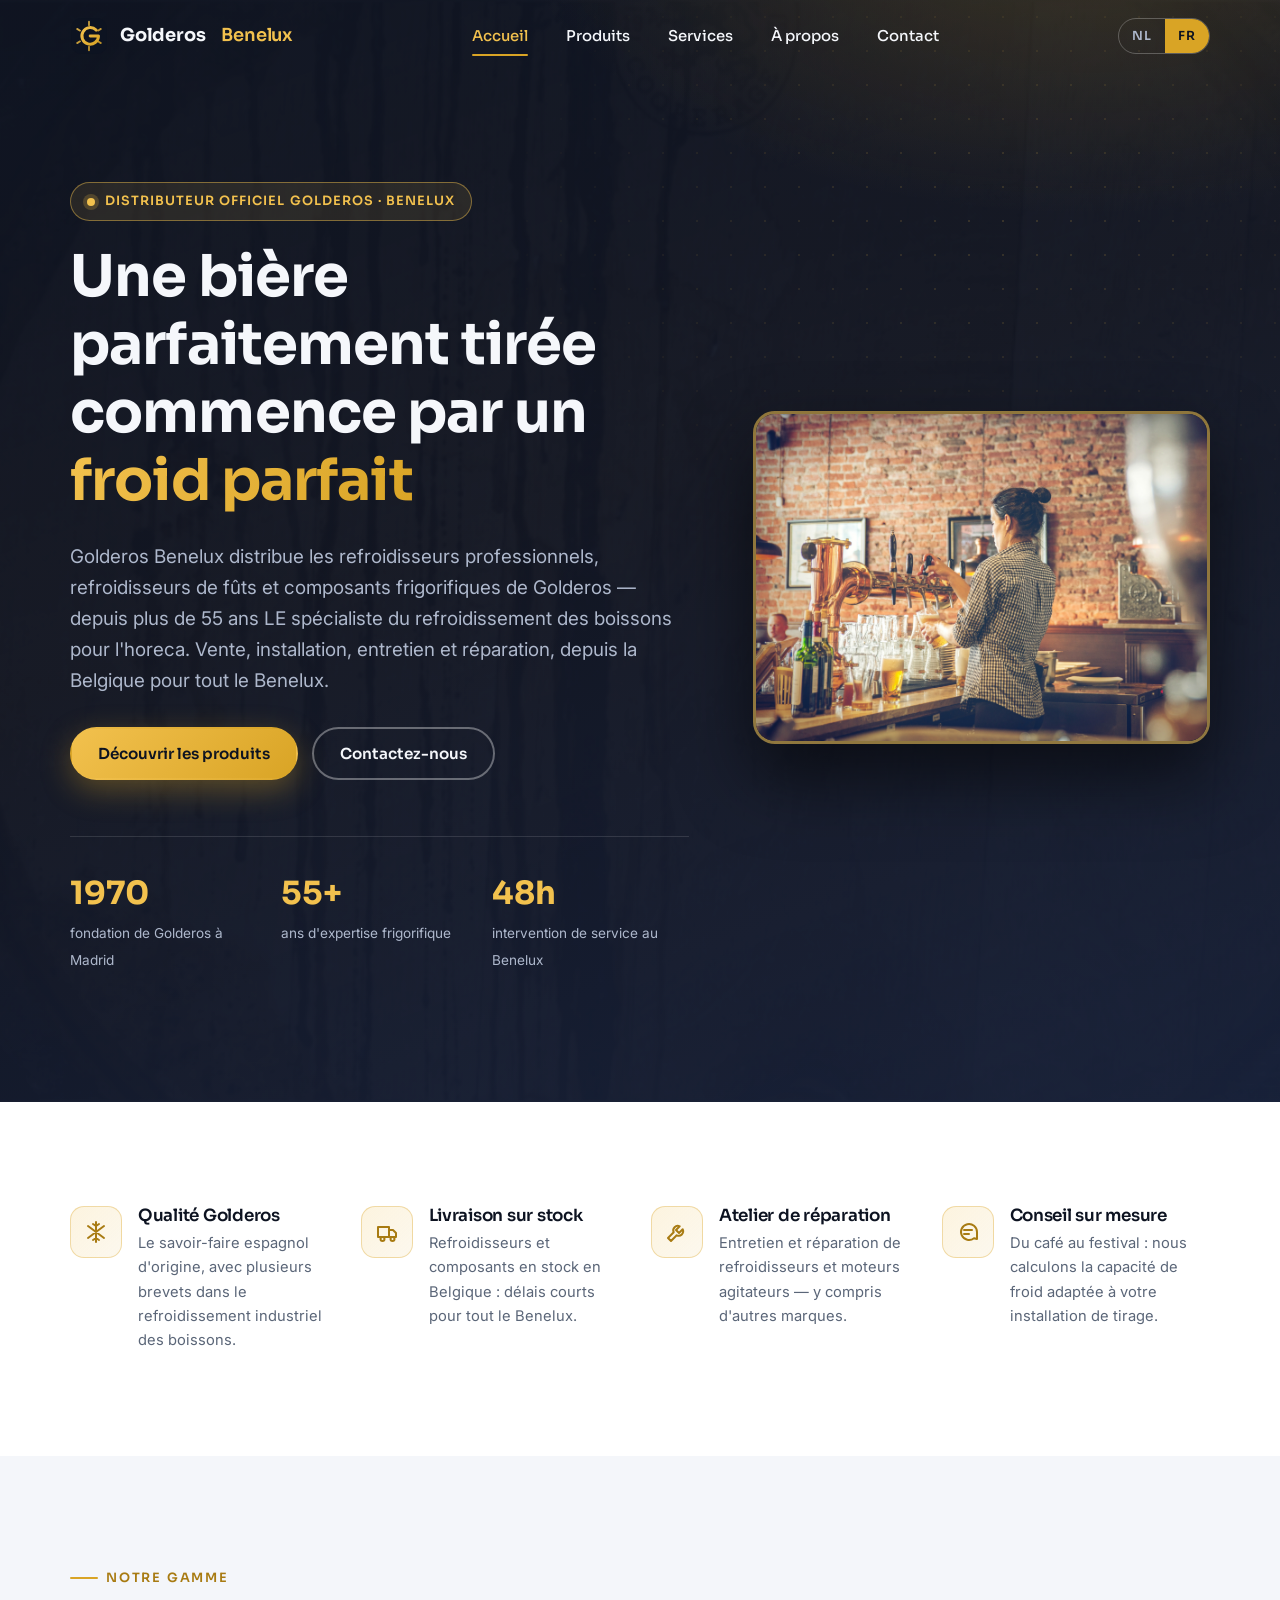
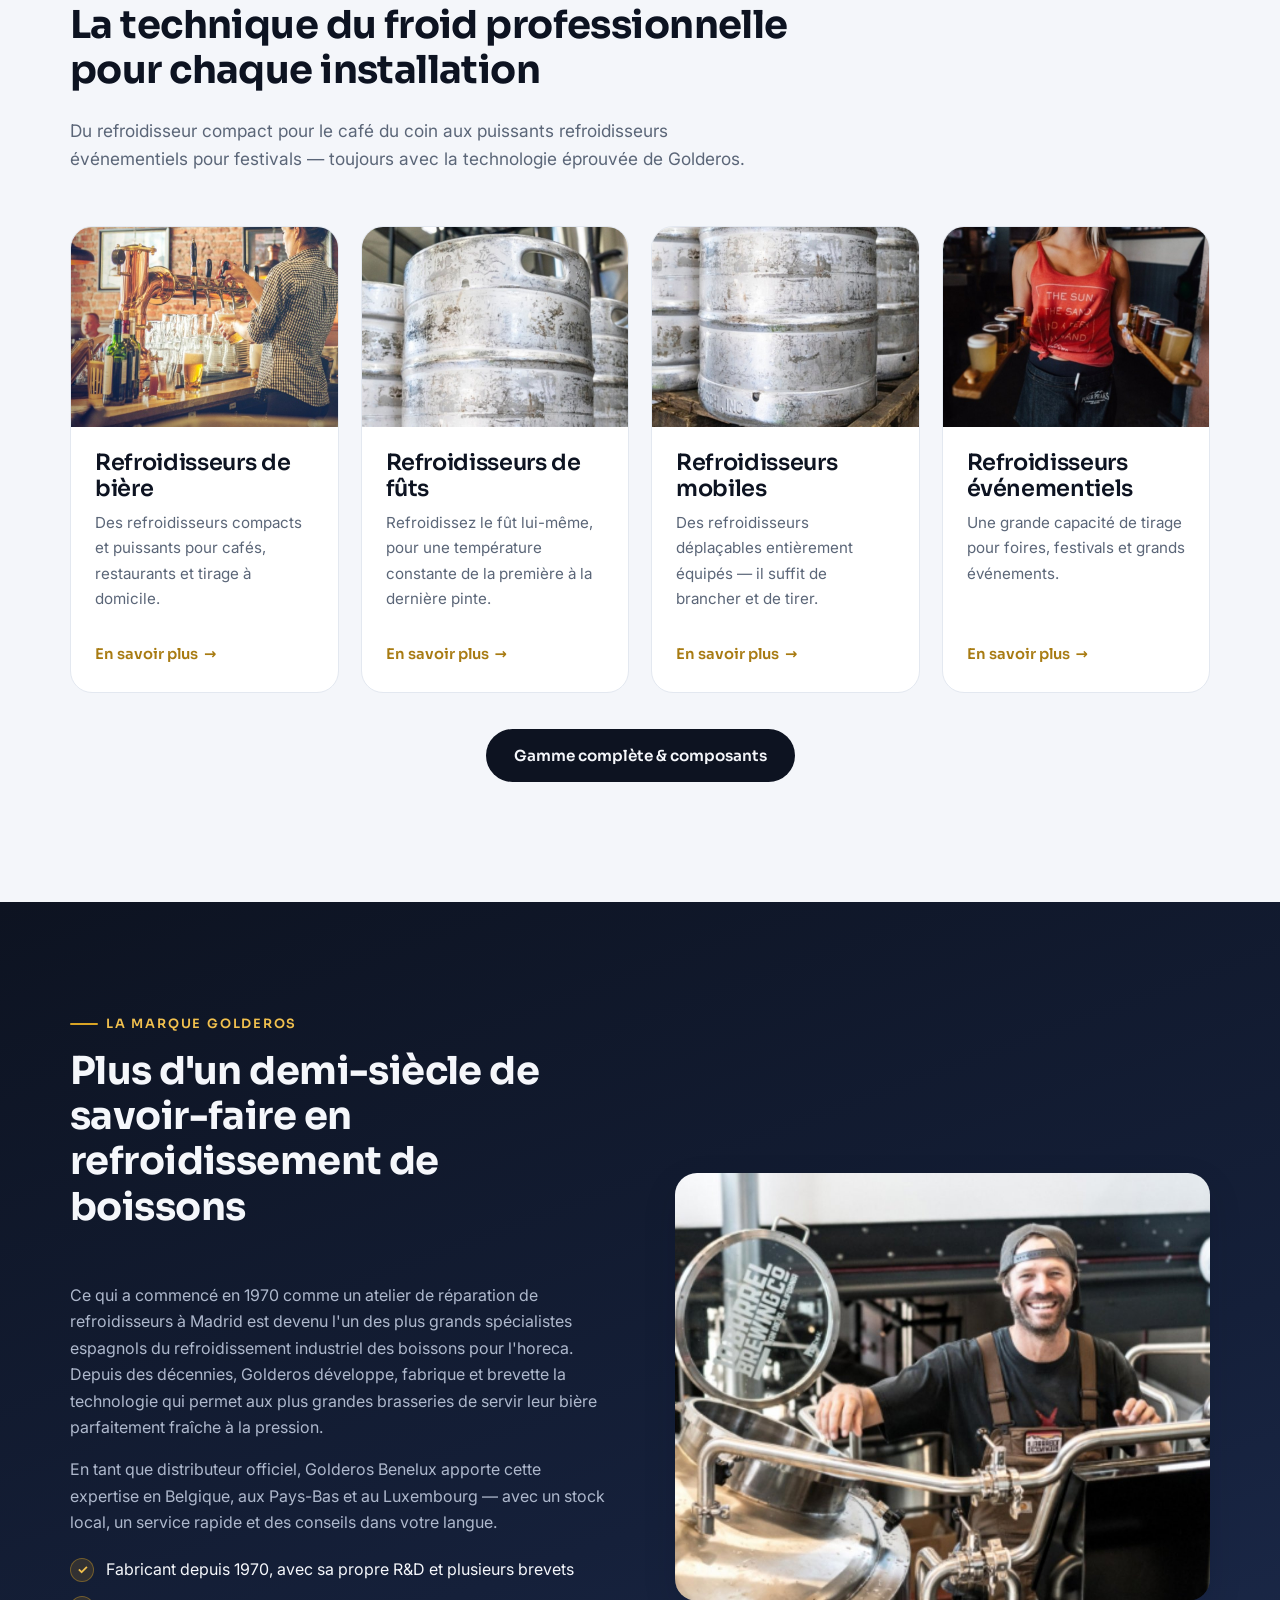
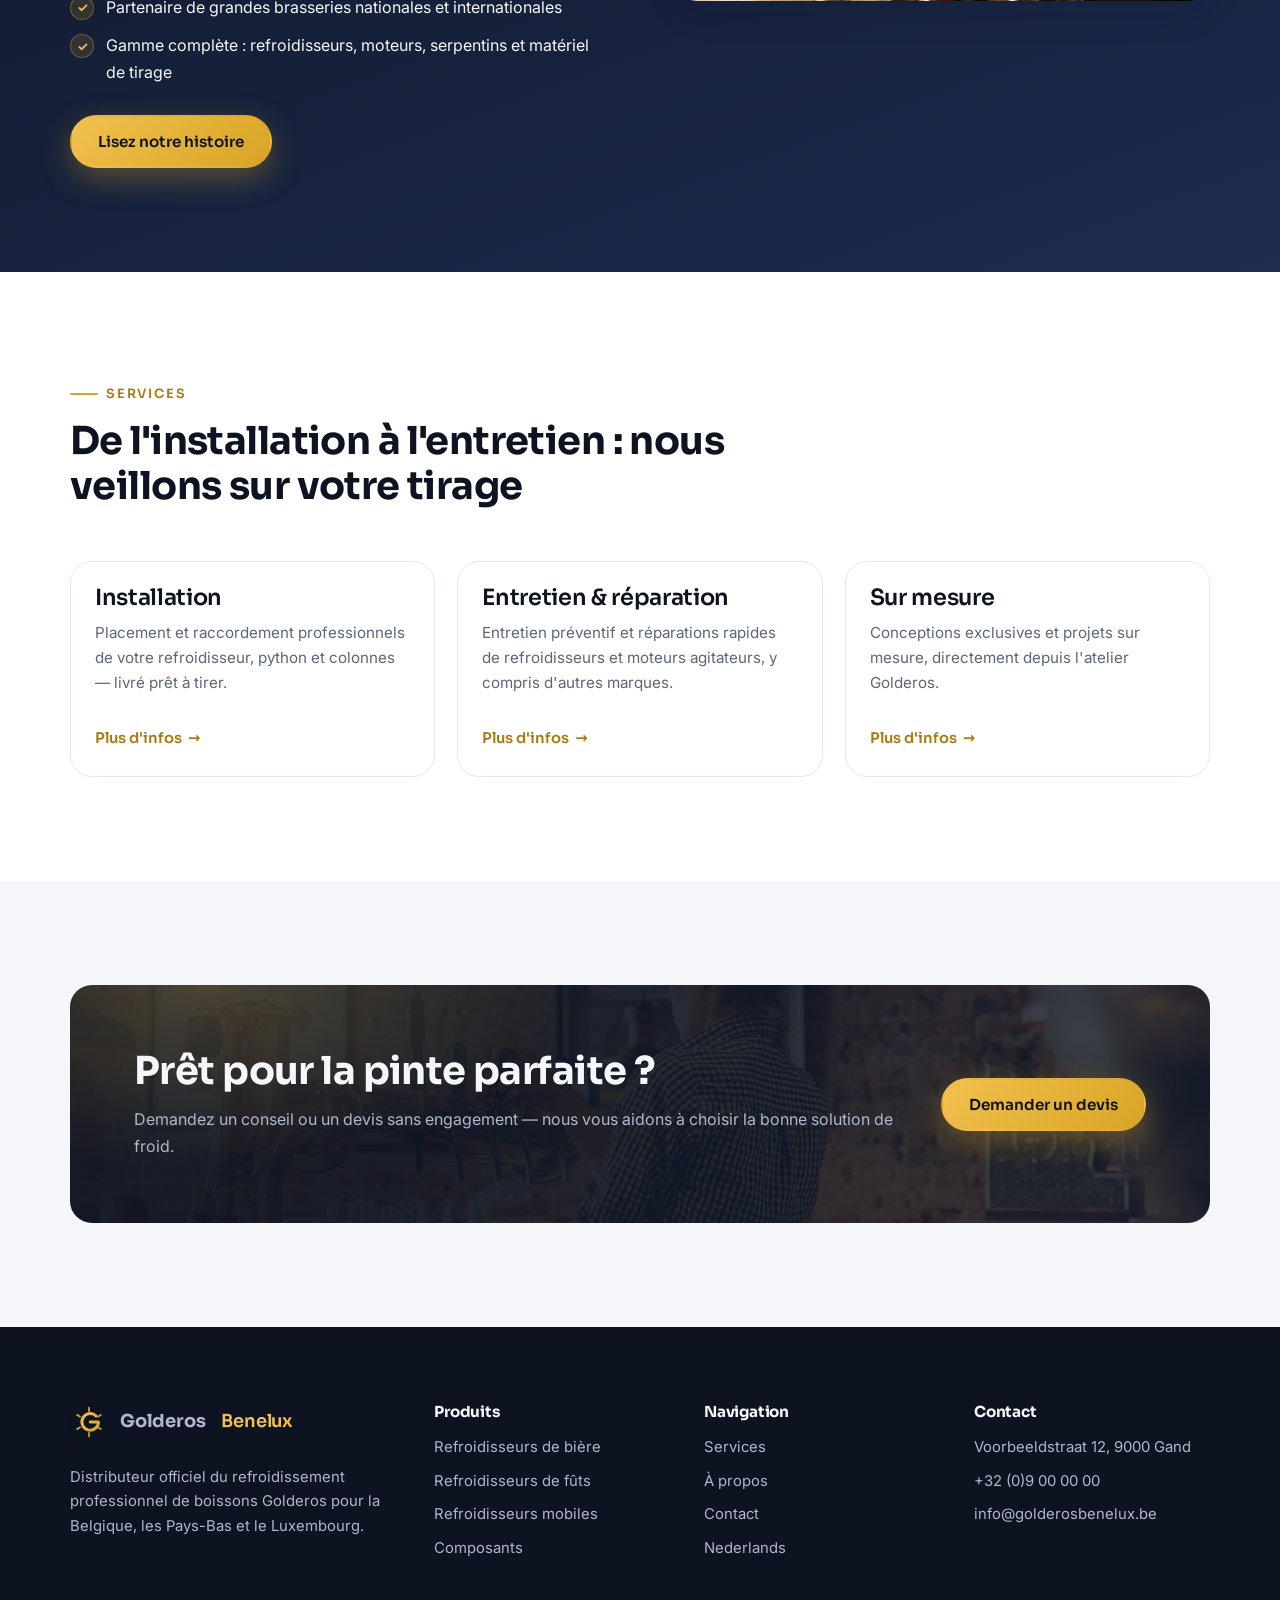
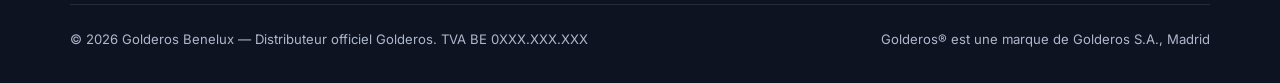
==== commit 848917d8: "Vervang illustraties door professionele foto's en fotorijke hero's - Echte foto's voor alle product-" ====
--- a/fr/index.html
+++ b/fr/index.html
@@ -67,7 +67,7 @@
           </div>
         </div>
         <div class="hero-visual">
-          <img src="../assets/img/hero-cooler.svg" alt="" width="420" height="420">
+          <img src="../assets/img/hero-taps.jpg" alt="Un barman tire une bière fraîche sur une installation en cuivre" width="599" height="430">
         </div>
       </div>
     </section>
--- a/assets/css/style.css
+++ b/assets/css/style.css
@@ -374,8 +374,8 @@
   position: relative;
   background:
     radial-gradient(900px 500px at 85% -10%, rgba(217, 164, 37, 0.22), transparent 65%),
-    radial-gradient(700px 420px at -10% 110%, rgba(29, 44, 79, 0.9), transparent 70%),
-    linear-gradient(155deg, var(--ink) 0%, var(--ink-2) 55%, var(--ink-3) 100%);
+    linear-gradient(160deg, rgba(13, 19, 33, 0.94) 0%, rgba(13, 19, 33, 0.86) 45%, rgba(21, 32, 58, 0.92) 100%),
+    url("../img/hero-bg.jpg") center / cover no-repeat var(--ink);
   color: var(--text-inverse);
   padding-top: calc(var(--header-h) + clamp(48px, 10vw, 110px));
   padding-bottom: clamp(64px, 11vw, 130px);
@@ -476,7 +476,13 @@
   justify-self: center;
 }
 
-.hero-visual svg { width: min(380px, 100%); height: auto; filter: drop-shadow(0 24px 50px rgba(0, 0, 0, 0.45)); }
+.hero-visual img {
+  width: min(480px, 100%);
+  height: auto;
+  border-radius: var(--radius-lg);
+  border: 3px solid rgba(242, 193, 78, 0.55);
+  box-shadow: 0 34px 70px rgba(0, 0, 0, 0.55);
+}
 
 @media (min-width: 980px) {
   .hero-inner { grid-template-columns: 1.15fr 0.85fr; }
@@ -486,8 +492,9 @@
 /* Subhero voor binnenpagina's */
 .page-hero {
   background:
-    radial-gradient(700px 360px at 90% 0%, rgba(217, 164, 37, 0.18), transparent 65%),
-    linear-gradient(155deg, var(--ink) 0%, var(--ink-2) 70%, var(--ink-3) 100%);
+    radial-gradient(700px 360px at 90% 0%, rgba(217, 164, 37, 0.16), transparent 65%),
+    linear-gradient(160deg, rgba(13, 19, 33, 0.95) 0%, rgba(13, 19, 33, 0.88) 60%, rgba(21, 32, 58, 0.93) 100%),
+    url("../img/hero-bg.jpg") center / cover no-repeat var(--ink);
   color: var(--text-inverse);
   padding-top: calc(var(--header-h) + clamp(44px, 8vw, 84px));
   padding-bottom: clamp(44px, 7vw, 76px);
@@ -747,8 +754,9 @@
 /* CTA-band */
 .cta-band {
   background:
-    radial-gradient(620px 300px at 12% 0%, rgba(242, 193, 78, 0.25), transparent 60%),
-    linear-gradient(135deg, var(--ink) 0%, var(--ink-3) 100%);
+    radial-gradient(620px 300px at 12% 0%, rgba(242, 193, 78, 0.22), transparent 60%),
+    linear-gradient(100deg, rgba(13, 19, 33, 0.94) 30%, rgba(13, 19, 33, 0.78) 100%),
+    url("../img/hero-taps.jpg") center / cover no-repeat var(--ink);
   border-radius: var(--radius-lg);
   color: var(--text-inverse);
   padding: clamp(34px, 6vw, 64px);
